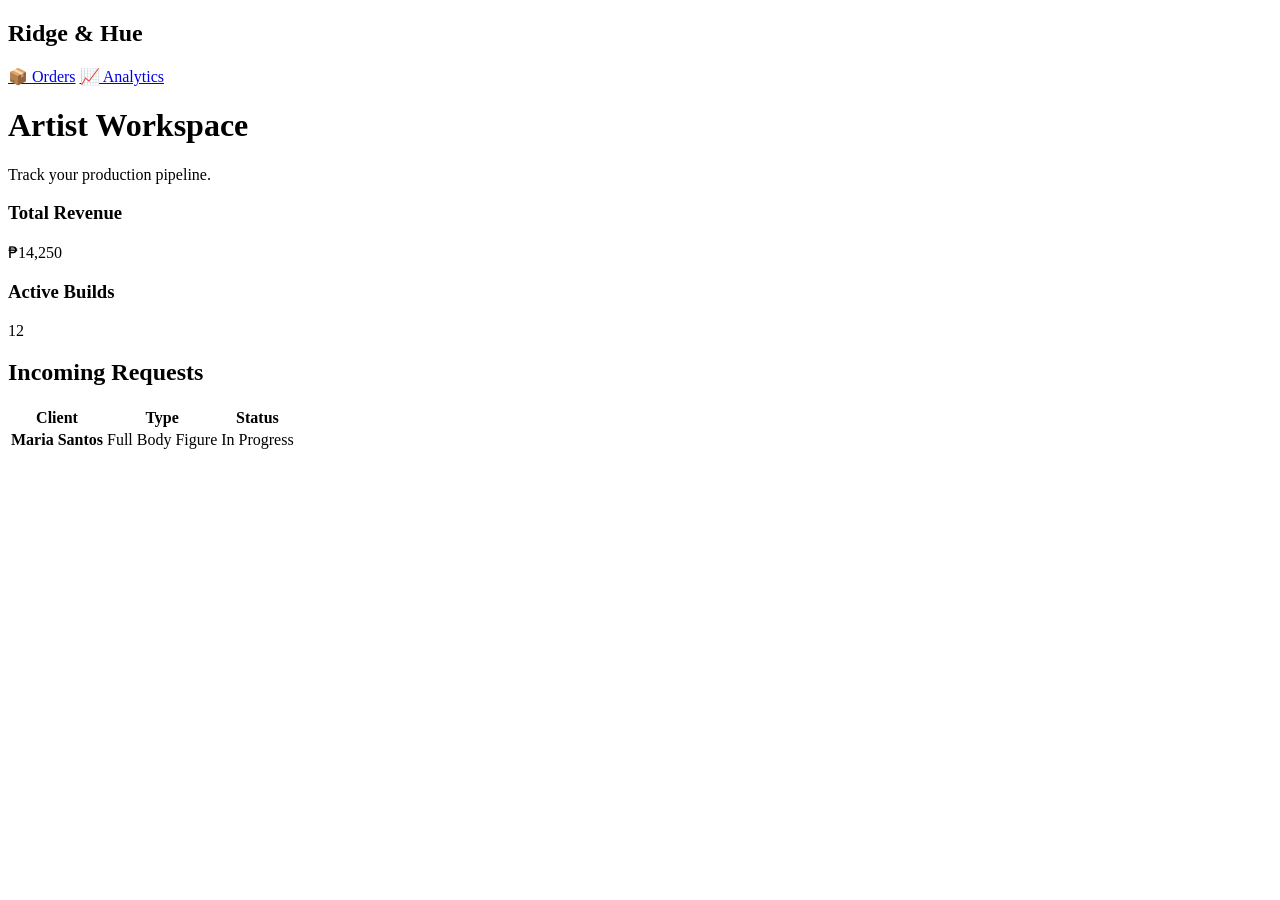
==== dashboard.html @ 472a43c2 "Add initial dashboard HTML structure" ====
<!DOCTYPE html>
<html lang="en">
<head>
    <meta charset="UTF-8">
    <meta name="viewport" content="width=device-width, initial-scale=1.0">
    <title>Ridge & Hue — Artist Dashboard</title>
    <link rel="stylesheet" href="style.css">
</head>
<body class="dashboard-body">

    <div class="dashboard-sidebar">
        <h2>Ridge & Hue</h2>
        <nav>
            <a href="#" class="active">📦 Orders</a>
            <a href="#">📈 Analytics</a>
        </nav>
    </div>

    <main class="dashboard-main">
        <header class="dashboard-header">
            <h1>Artist Workspace</h1>
            <p>Track your production pipeline.</p>
        </header>

        <section class="metrics-grid">
            <div class="card">
                <h3>Total Revenue</h3>
                <p class="metric-value">₱14,250</p>
            </div>
            <div class="card">
                <h3>Active Builds</h3>
                <p class="metric-value">12</p>
            </div>
        </section>

        <section class="orders-section">
            <h2>Incoming Requests</h2>
            <table class="orders-table">
                <thead>
                    <tr>
                        <th>Client</th>
                        <th>Type</th>
                        <th>Status</th>
                    </tr>
                </thead>
                <tbody>
                    <tr>
                        <td><strong>Maria Santos</strong></td>
                        <td>Full Body Figure</td>
                        <td><span class="status-badge progress">In Progress</span></td>
                    </tr>
                </tbody>
            </table>
        </section>
    </main>

</body>
</html>
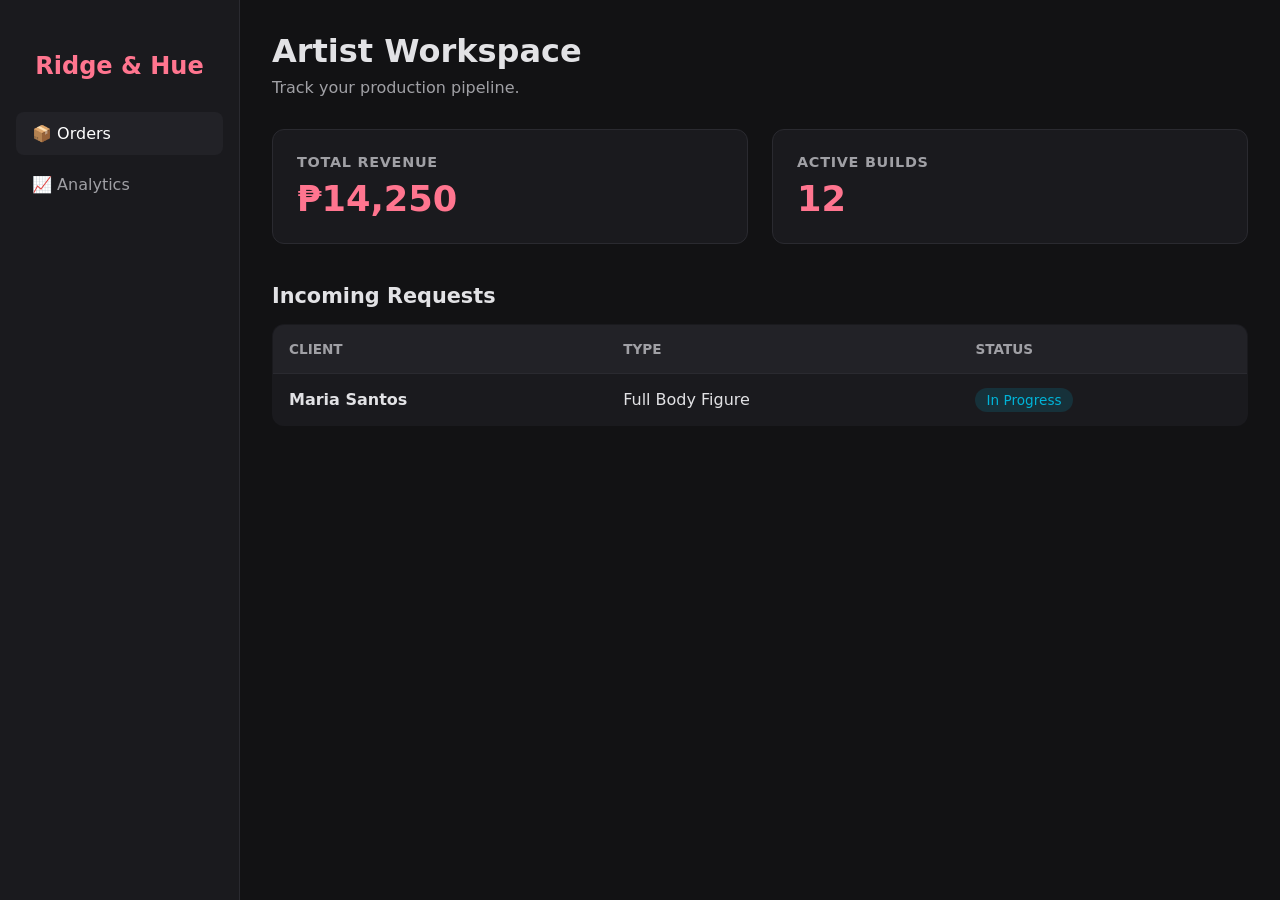
==== commit 065b6f56: "Add script tag for external JavaScript file" ====
--- a/dashboard.html
+++ b/dashboard.html
@@ -53,6 +53,6 @@
             </table>
         </section>
     </main>
-
+    <script src="script.js"></script>
 </body>
 </html>
--- a/style.css
+++ b/style.css
@@ -0,0 +1,128 @@
+/* Dashboard Base Layout */
+.dashboard-body {
+    display: flex;
+    background-color: #121214;
+    color: #e2e2e5;
+    font-family: system-ui, -apple-system, sans-serif;
+    margin: 0;
+    min-height: 100vh;
+}
+
+/* Sidebar Layout */
+.dashboard-sidebar {
+    width: 240px;
+    background-color: #1a1a1e;
+    height: 100vh;
+    padding: 2rem 1rem;
+    box-sizing: border-box;
+    border-right: 1px solid #2a2a30;
+}
+
+.dashboard-sidebar h2 {
+    color: #ff758f;
+    margin-bottom: 2rem;
+    font-size: 1.5rem;
+    text-align: center;
+}
+
+.dashboard-sidebar nav a {
+    display: block;
+    color: #a0a0a5;
+    text-decoration: none;
+    padding: 0.75rem 1rem;
+    border-radius: 8px;
+    margin-bottom: 0.5rem;
+    font-weight: 500;
+}
+
+.dashboard-sidebar nav a.active, .dashboard-sidebar nav a:hover {
+    background-color: #222227;
+    color: #ffffff;
+}
+
+/* Main Content Area */
+.dashboard-main {
+    flex: 1;
+    padding: 2rem;
+    overflow-y: auto;
+}
+
+.dashboard-header h1 {
+    margin: 0 0 0.5rem 0;
+    font-size: 2rem;
+}
+
+.dashboard-header p {
+    color: #a0a0a5;
+    margin: 0 0 2rem 0;
+}
+
+/* Grid & Cards */
+.metrics-grid {
+    display: grid;
+    grid-template-columns: repeat(auto-fit, minmax(220px, 1fr));
+    gap: 1.5rem;
+    margin-bottom: 2.5rem;
+}
+
+.card {
+    background-color: #1a1a1e;
+    padding: 1.5rem;
+    border-radius: 12px;
+    border: 1px solid #2a2a30;
+}
+
+.card h3 {
+    margin: 0;
+    color: #a0a0a5;
+    font-size: 0.9rem;
+    text-transform: uppercase;
+    letter-spacing: 0.05em;
+}
+
+.metric-value {
+    font-size: 2.2rem;
+    font-weight: bold;
+    margin: 0.5rem 0 0 0;
+    color: #ff758f;
+}
+
+/* Orders Table */
+.orders-section h2 {
+    font-size: 1.3rem;
+    margin-bottom: 1rem;
+}
+
+.orders-table {
+    width: 100%;
+    border-collapse: collapse;
+    background-color: #1a1a1e;
+    border-radius: 12px;
+    overflow: hidden;
+    border: 1px solid #2a2a30;
+}
+
+.orders-table th, .orders-table td {
+    padding: 1rem;
+    text-align: left;
+    border-bottom: 1px solid #2a2a30;
+}
+
+.orders-table th {
+    background-color: #222227;
+    color: #a0a0a5;
+    font-size: 0.85rem;
+    text-transform: uppercase;
+}
+
+/* Status Badges */
+.status-badge {
+    padding: 0.25rem 0.7rem;
+    border-radius: 20px;
+    font-size: 0.85rem;
+    font-weight: 500;
+}
+.status-badge.progress { 
+    background-color: rgba(0, 180, 216, 0.15); 
+    color: #00b4d8; 
+}
